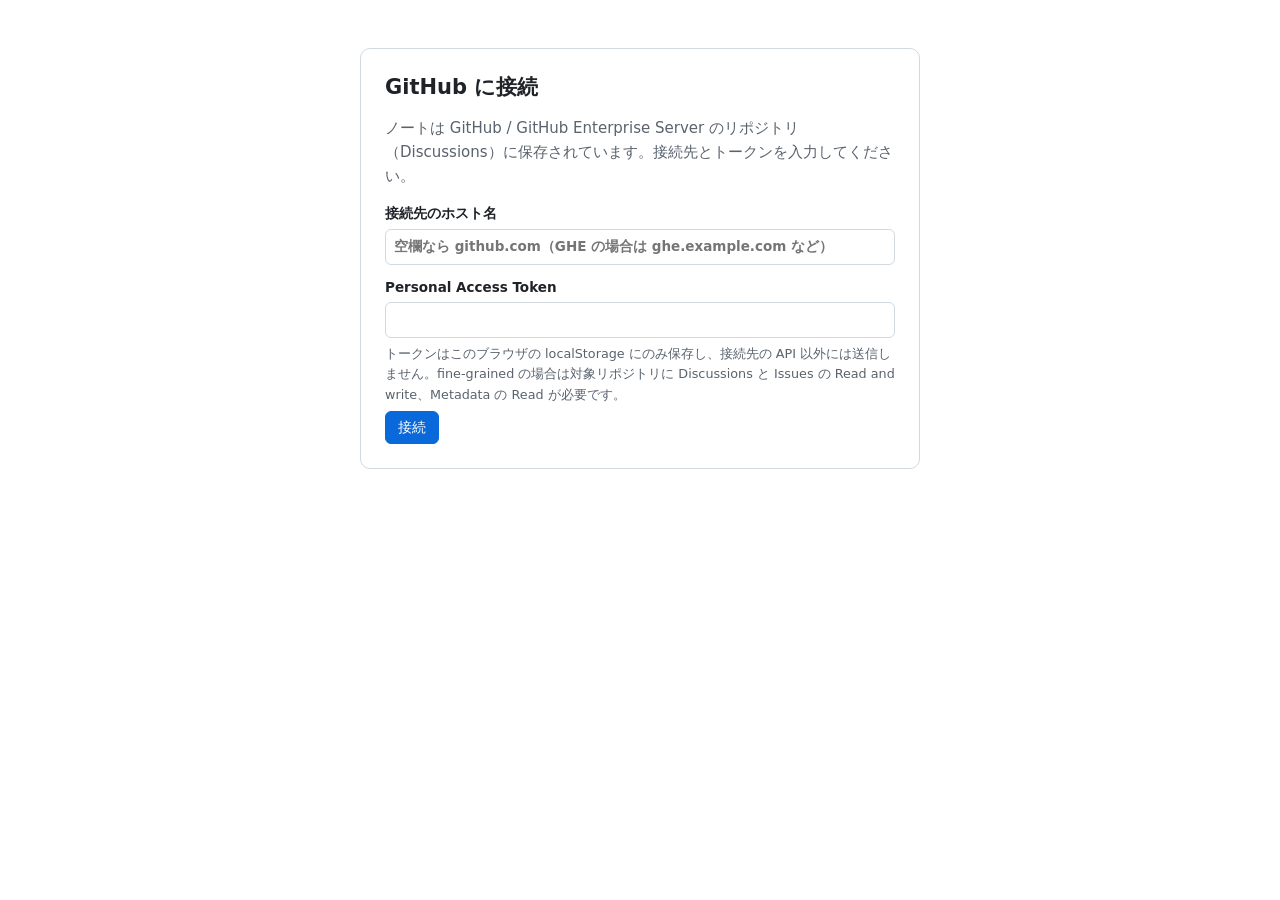
==== index.html @ afe0e736 "Publish build Co-Authored-By: Claude Opus 5.5 <noreply@anthropic.com>" ====
<!doctype html>
<html lang="ja">
  <head>
    <meta http-equiv="Content-Security-Policy" content="default-src 'self'; script-src 'self'; style-src 'self'; img-src 'self' data: https:; connect-src 'self' https:; font-src 'self'; object-src 'none'; base-uri 'none'; form-action 'none'; frame-src 'none'" />
    <meta charset="UTF-8" />
    <meta name="viewport" content="width=device-width, initial-scale=1.0" />
    <meta name="referrer" content="no-referrer" />
    <title>Idea Outliner</title>
    <script type="module" crossorigin src="./assets/main-B7Sr5v1-.js"></script>
    <link rel="modulepreload" crossorigin href="./assets/jsxRuntime-wFfjdey-.js">
    <link rel="stylesheet" crossorigin href="./assets/main-Cl3ARlap.css">
  </head>
  <body>
    <div id="app"></div>
  </body>
</html>
---- assets/main-Cl3ARlap.css ----
:root{--bg:#fff;--fg:#1f2328;--muted:#59636e;--border:#d1d9e0;--surface:#f6f8fa;--hover:#eff2f5;--accent:#0969da;--accent-fg:#fff;--open:#1a7f37;--closed:#8250df;--not-planned:#59636e;--unknown:#9a6700;--error:#cf222e;--indent:22px;--lightningcss-light:initial;--lightningcss-dark: ;color-scheme:light dark;font-family:system-ui,-apple-system,Segoe UI,Hiragino Sans,Noto Sans JP,sans-serif;font-size:15px;line-height:1.6}@media (prefers-color-scheme:dark){:root{--lightningcss-light: ;--lightningcss-dark:initial;--bg:#0d1117;--fg:#e6edf3;--muted:#9198a1;--border:#3d444d;--surface:#151b23;--hover:#1c232c;--accent:#4493f8;--accent-fg:#fff;--open:#3fb950;--closed:#ab7df8;--not-planned:#9198a1;--unknown:#d29922;--error:#f85149}}*{box-sizing:border-box}html,body{height:100%}body{background:var(--bg);color:var(--fg);margin:0}#app{height:100%}a{color:var(--accent);text-decoration:none}a:hover{text-decoration:underline}h1{margin:0 0 6px;font-size:1.4rem;line-height:1.35}h2{margin:20px 0 8px;font-size:1rem}.muted{color:var(--muted)}.help{color:var(--muted);margin:6px 0;font-size:.85rem}.error{color:var(--error);font-size:.9rem}.mono{font-family:ui-monospace,SFMono-Regular,Menlo,monospace;font-size:.9em}.small-text{font-size:.8rem}.pad{padding:12px 16px}.grow{flex:1;min-width:0}.row{flex-wrap:wrap;align-items:center;gap:8px;display:flex}.between{justify-content:space-between}label{margin:12px 0 4px;font-size:.9rem;font-weight:600;display:block}input[type=text],input[type=password],input[type=search],select{font:inherit;color:var(--fg);background:var(--bg);border:1px solid var(--border);border-radius:6px;padding:6px 8px;font-size:.9rem}label input{width:100%;margin-top:4px;font-weight:400;display:block}button,a.button{font:inherit;color:var(--fg);background:var(--surface);border:1px solid var(--border);cursor:pointer;white-space:nowrap;border-radius:6px;padding:5px 12px;font-size:.9rem;display:inline-block}a.button:hover{background:var(--hover);text-decoration:none}button:hover:not(:disabled){background:var(--hover)}button:disabled{opacity:.5;cursor:not-allowed}button.primary{background:var(--accent);color:var(--accent-fg);border-color:var(--accent)}button.small,a.button.small{padding:2px 10px;font-size:.8rem}.plain-list{margin:0;padding:0;list-style:none}.plain-list>li{padding:3px 0}.center-page{justify-content:center;align-items:flex-start;min-height:100%;padding:48px 16px;display:flex}.panel{border:1px solid var(--border);border-radius:10px;width:100%;max-width:560px;padding:24px}.app-shell{flex-direction:column;height:100%;display:flex}.topbar{border-bottom:1px solid var(--border);background:var(--surface);flex-wrap:wrap;align-items:center;gap:10px;padding:8px 16px;display:flex}.brand{color:var(--fg);font-weight:700}.workspace-name{text-overflow:ellipsis;white-space:nowrap;max-width:40vw;overflow:hidden}.workspace-body{flex:1;grid-template-columns:260px minmax(0,1fr);min-height:0;display:grid}.sidebar{border-right:1px solid var(--border);min-height:0;overflow-y:auto}.note-list{padding:8px 0 24px}.note-list .filter{width:calc(100% - 24px);margin:4px 12px 8px;display:block}.category{color:var(--muted);margin:14px 16px 4px;font-size:.75rem;font-weight:600}.note-link{color:var(--fg);justify-content:space-between;gap:8px;padding:4px 16px;display:flex}.note-link:hover{background:var(--hover);text-decoration:none}.note-link.active{background:var(--hover);box-shadow:inset 3px 0 0 var(--accent);font-weight:600}.note-title{text-overflow:ellipsis;white-space:nowrap;overflow:hidden}.note-date{color:var(--muted);flex-shrink:0;padding-top:2px;font-size:.75rem}.content{min-height:0;overflow-y:auto}.note-layout{grid-template-columns:minmax(0,1fr) 300px;min-height:100%;display:grid}.note-main{min-width:0;padding:20px 28px 64px}.note-side{border-left:1px solid var(--border);padding:4px 16px 24px;font-size:.9rem}.note-side h2{font-size:.85rem}.note-header{margin-bottom:16px}.note-meta{color:var(--muted);gap:14px;margin-bottom:8px;font-size:.8rem}.outline-row{padding-left:calc(var(--depth) * var(--indent))}.outline-line{border-radius:4px;align-items:flex-start;gap:6px;padding:2px 4px;display:flex}.outline-line:hover{background:var(--hover)}.toggle,.bullet{flex-shrink:0;width:18px;height:18px;margin-top:3px;position:relative}.bullet:before{content:"";background:var(--muted);border-radius:50%;width:6px;height:6px;position:absolute;top:6px;left:6px}.toggle{background:0 0;border:none;border-radius:4px;padding:0}.toggle:before{content:"";border-left:5px solid #0000;border-right:5px solid #0000;border-top:6px solid var(--fg);position:absolute;top:6px;left:5px}.toggle.is-collapsed:before{border-top:5px solid #0000;border-bottom:5px solid #0000;border-left:6px solid var(--fg);border-right:none;top:4px;left:7px}.toggle.is-collapsed:after{content:"";background:var(--border);opacity:.5;z-index:-1;border-radius:50%;position:absolute;inset:1px}.outline-line input[type=checkbox]{flex-shrink:0;margin:5px 2px 0 0}.outline-text{overflow-wrap:anywhere;min-width:0}.outline-row.done>.outline-line .outline-text{color:var(--muted);text-decoration:line-through;-webkit-text-decoration-color:var(--border);text-decoration-color:var(--border)}.outline-row.done>.outline-line .outline-text .chip{text-decoration:none}.outline-cont{color:var(--fg);margin:0 0 4px 28px;font-size:.95em}.memo{margin:12px 0}.markdown>:first-child{margin-top:0}.markdown>:last-child{margin-bottom:0}.markdown p{margin:6px 0}.markdown h1,.markdown h2,.markdown h3{margin:16px 0 6px}.markdown blockquote{border-left:3px solid var(--border);color:var(--muted);margin:6px 0;padding-left:12px}.markdown img{max-width:100%}code{background:var(--surface);border:1px solid var(--border);border-radius:4px;padding:0 4px;font-family:ui-monospace,SFMono-Regular,Menlo,monospace;font-size:.85em}pre{background:var(--surface);border:1px solid var(--border);border-radius:6px;padding:8px 12px;overflow-x:auto}pre code{background:0 0;border:none;padding:0}.chip{white-space:nowrap;vertical-align:1px;border:1px solid;border-radius:999px;align-items:center;gap:4px;padding:0 7px;font-family:ui-monospace,SFMono-Regular,Menlo,monospace;font-size:.8em;display:inline-flex}.chip:before{content:"";background:currentColor;border-radius:50%;width:7px;height:7px}.chip:hover{filter:brightness(1.1);text-decoration:none}.chip-open{color:var(--open)}.chip-closed,.chip-merged{color:var(--closed)}.chip-not_planned{color:var(--not-planned)}.chip-unknown{color:var(--unknown)}.chip-unknown:before{background:0 0;border:1px solid}.chip-loading{color:var(--muted)}.chip-loading:before{background:0 0;border:1px dashed}.issue-list li{border-bottom:1px solid var(--border);flex-direction:column;gap:2px;padding:6px 0;display:flex}.issue-list .chip{align-self:flex-start}.issue-title{overflow-wrap:anywhere;font-size:.85rem}.outline-text.editable,.outline-text.is-empty{cursor:text;flex:1;min-height:1.6em}.outline-text.is-empty{color:var(--muted)}.outline-input{min-width:0;font:inherit;color:var(--fg);resize:none;line-height:inherit;background:0 0;border:none;outline:none;flex:1;margin:0;padding:0;display:block;overflow:hidden}.outline-line:has(.outline-input){background:var(--hover);box-shadow:inset 0 0 0 1px var(--accent)}.line-actions{z-index:2;background:var(--bg);margin-bottom:4px;padding:4px 0;position:sticky;top:0}.line-actions[hidden]{display:none}button.danger{color:var(--error)}.add-line{margin-top:12px}.save-status{color:var(--muted);font-size:.8rem}.save-dirty{color:var(--unknown)}.save-error,.save-conflict{color:var(--error)}.new-note{width:calc(100% - 24px);margin:4px 12px 8px;display:block}.modal-backdrop>[role=dialog]:not(.modal){width:100%;max-width:560px}.modal-backdrop{z-index:10;background:#00000080;justify-content:center;align-items:flex-start;padding:48px 16px;display:flex;position:fixed;inset:0;overflow-y:auto}.modal{background:var(--bg);border:1px solid var(--border);border-radius:10px;width:100%;max-width:560px;padding:20px 24px}.modal h2{margin-top:0;font-size:1.1rem}select.block{width:100%;margin-top:4px;font-weight:400;display:block}.conflict{border:1px solid var(--border);border-radius:6px;min-width:0;margin:12px 0;padding:8px 12px}.conflict legend{color:var(--muted);overflow-wrap:anywhere;padding:0 4px;font-size:.85rem}.choice{cursor:pointer;align-items:flex-start;gap:8px;margin:6px 0;font-weight:400;display:flex}.choice input{flex-shrink:0;margin-top:5px}.choice-label{color:var(--muted);font-size:.8rem;display:block}.choice-text{overflow-wrap:anywhere;display:block}.row-actions{flex-shrink:0;gap:4px;margin-left:auto;display:flex}.promote,.comment-button{visibility:hidden}.comment-button.has-comments{visibility:visible;color:var(--accent)}.outline-line:hover .promote,.outline-line:hover .comment-button,.promote:focus-visible,.comment-button:focus-visible{visibility:visible}@media (hover:none){.promote,.comment-button{visibility:visible}}.notice{background:var(--surface);border:1px solid var(--border);border-radius:6px;flex-wrap:nowrap;margin:8px 0;padding:6px 10px;font-size:.85rem}.labels{border:1px solid var(--border);border-radius:6px;min-width:0;max-height:160px;margin:12px 0;padding:4px 12px 8px;overflow-y:auto}.labels legend{padding:0 4px;font-size:.85rem;font-weight:600}.label-choice{align-items:center;gap:4px;margin:2px 12px 2px 0;font-weight:400;display:inline-flex}.preview-label{margin:12px 0 4px;font-size:.9rem;font-weight:600}.body-preview{white-space:pre-wrap;overflow-wrap:anywhere;max-height:160px;margin:0 0 12px;font-size:.8rem;overflow:auto}.outline-row.selected>.outline-line{box-shadow:inset 3px 0 0 var(--accent);background:var(--hover)}.line-quote{border-left:3px solid var(--border);color:var(--muted);overflow-wrap:anywhere;margin:4px 0 10px;padding-left:10px}.group-heading{color:var(--muted);margin:14px 0 4px;font-size:.8rem}.thread-link{text-align:left;white-space:normal;background:0 0;border:none;justify-content:space-between;gap:8px;width:100%;padding:4px 6px;display:flex}.thread-title{overflow-wrap:anywhere;min-width:0}.thread-count{color:var(--accent);flex-shrink:0}.comment-list>li{border-bottom:1px solid var(--border);padding:8px 0}.comment-meta{color:var(--muted);justify-content:space-between;gap:8px;margin-bottom:2px;font-size:.75rem;display:flex}.comment-author{color:var(--fg);overflow-wrap:anywhere;font-weight:600}.comment .markdown{overflow-wrap:anywhere;font-size:.9rem}.reply-list{border-left:2px solid var(--border);margin:6px 0 0 10px;padding-left:10px}.comment-form{margin-top:10px}.comment-form textarea{width:100%;font:inherit;color:var(--fg);background:var(--bg);border:1px solid var(--border);resize:vertical;border-radius:6px;padding:6px 8px;font-size:.9rem;display:block}@media (width<=1000px){.note-layout{grid-template-columns:minmax(0,1fr)}.note-side{border-left:none;border-top:1px solid var(--border);padding:4px 28px 24px}}@media (width<=700px){:root{--indent:16px}.workspace-body{grid-template-rows:auto minmax(0,1fr);grid-template-columns:minmax(0,1fr)}.sidebar{border-right:none;border-bottom:1px solid var(--border);max-height:32vh}.note-main{padding:16px 16px 48px}.note-side{padding:4px 16px 24px}.workspace-name{max-width:50vw}}
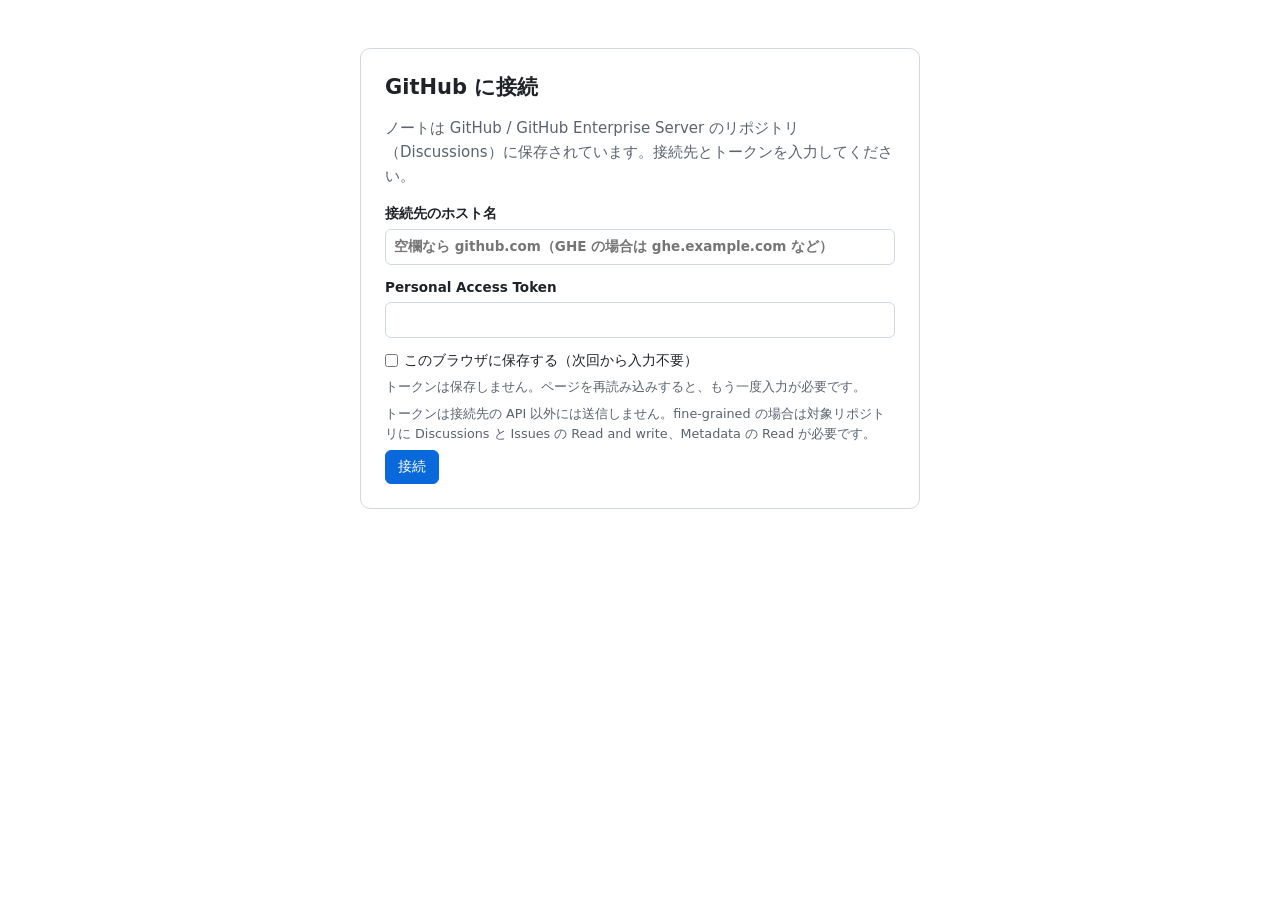
==== commit 7e9f972a: "Publish build: do not persist tokens by default Co-Authored-By: Claude Opus 5.5 <noreply@anthropic.c" ====
--- a/index.html
+++ b/index.html
@@ -6,9 +6,9 @@
     <meta name="viewport" content="width=device-width, initial-scale=1.0" />
     <meta name="referrer" content="no-referrer" />
     <title>Idea Outliner</title>
-    <script type="module" crossorigin src="./assets/main-B7Sr5v1-.js"></script>
-    <link rel="modulepreload" crossorigin href="./assets/jsxRuntime-wFfjdey-.js">
-    <link rel="stylesheet" crossorigin href="./assets/main-Cl3ARlap.css">
+    <script type="module" crossorigin src="./assets/main-gcBbxvAp.js"></script>
+    <link rel="modulepreload" crossorigin href="./assets/jsxRuntime-C2xRti-X.js">
+    <link rel="stylesheet" crossorigin href="./assets/main-95ApyPac.css">
   </head>
   <body>
     <div id="app"></div>
--- a/assets/main-95ApyPac.css
+++ b/assets/main-95ApyPac.css
@@ -0,0 +1 @@
+:root{--bg:#fff;--fg:#1f2328;--muted:#59636e;--border:#d1d9e0;--surface:#f6f8fa;--hover:#eff2f5;--accent:#0969da;--accent-fg:#fff;--open:#1a7f37;--closed:#8250df;--not-planned:#59636e;--unknown:#9a6700;--error:#cf222e;--indent:22px;--lightningcss-light:initial;--lightningcss-dark: ;color-scheme:light dark;font-family:system-ui,-apple-system,Segoe UI,Hiragino Sans,Noto Sans JP,sans-serif;font-size:15px;line-height:1.6}@media (prefers-color-scheme:dark){:root{--lightningcss-light: ;--lightningcss-dark:initial;--bg:#0d1117;--fg:#e6edf3;--muted:#9198a1;--border:#3d444d;--surface:#151b23;--hover:#1c232c;--accent:#4493f8;--accent-fg:#fff;--open:#3fb950;--closed:#ab7df8;--not-planned:#9198a1;--unknown:#d29922;--error:#f85149}}*{box-sizing:border-box}html,body{height:100%}body{background:var(--bg);color:var(--fg);margin:0}#app{height:100%}a{color:var(--accent);text-decoration:none}a:hover{text-decoration:underline}h1{margin:0 0 6px;font-size:1.4rem;line-height:1.35}h2{margin:20px 0 8px;font-size:1rem}.muted{color:var(--muted)}.help{color:var(--muted);margin:6px 0;font-size:.85rem}.error{color:var(--error);font-size:.9rem}.mono{font-family:ui-monospace,SFMono-Regular,Menlo,monospace;font-size:.9em}.small-text{font-size:.8rem}.pad{padding:12px 16px}.grow{flex:1;min-width:0}.row{flex-wrap:wrap;align-items:center;gap:8px;display:flex}.between{justify-content:space-between}label{margin:12px 0 4px;font-size:.9rem;font-weight:600;display:block}input[type=text],input[type=password],input[type=search],select{font:inherit;color:var(--fg);background:var(--bg);border:1px solid var(--border);border-radius:6px;padding:6px 8px;font-size:.9rem}label input{width:100%;margin-top:4px;font-weight:400;display:block}button,a.button{font:inherit;color:var(--fg);background:var(--surface);border:1px solid var(--border);cursor:pointer;white-space:nowrap;border-radius:6px;padding:5px 12px;font-size:.9rem;display:inline-block}a.button:hover{background:var(--hover);text-decoration:none}button:hover:not(:disabled){background:var(--hover)}button:disabled{opacity:.5;cursor:not-allowed}button.primary{background:var(--accent);color:var(--accent-fg);border-color:var(--accent)}button.small,a.button.small{padding:2px 10px;font-size:.8rem}.plain-list{margin:0;padding:0;list-style:none}.plain-list>li{padding:3px 0}.center-page{justify-content:center;align-items:flex-start;min-height:100%;padding:48px 16px;display:flex}.panel{border:1px solid var(--border);border-radius:10px;width:100%;max-width:560px;padding:24px}.app-shell{flex-direction:column;height:100%;display:flex}.topbar{border-bottom:1px solid var(--border);background:var(--surface);flex-wrap:wrap;align-items:center;gap:10px;padding:8px 16px;display:flex}.brand{color:var(--fg);font-weight:700}.workspace-name{text-overflow:ellipsis;white-space:nowrap;max-width:40vw;overflow:hidden}.workspace-body{flex:1;grid-template-columns:260px minmax(0,1fr);min-height:0;display:grid}.sidebar{border-right:1px solid var(--border);min-height:0;overflow-y:auto}.note-list{padding:8px 0 24px}.note-list .filter{width:calc(100% - 24px);margin:4px 12px 8px;display:block}.category{color:var(--muted);margin:14px 16px 4px;font-size:.75rem;font-weight:600}.note-link{color:var(--fg);justify-content:space-between;gap:8px;padding:4px 16px;display:flex}.note-link:hover{background:var(--hover);text-decoration:none}.note-link.active{background:var(--hover);box-shadow:inset 3px 0 0 var(--accent);font-weight:600}.note-title{text-overflow:ellipsis;white-space:nowrap;overflow:hidden}.note-date{color:var(--muted);flex-shrink:0;padding-top:2px;font-size:.75rem}.content{min-height:0;overflow-y:auto}.note-layout{grid-template-columns:minmax(0,1fr) 300px;min-height:100%;display:grid}.note-main{min-width:0;padding:20px 28px 64px}.note-side{border-left:1px solid var(--border);padding:4px 16px 24px;font-size:.9rem}.note-side h2{font-size:.85rem}.note-header{margin-bottom:16px}.note-meta{color:var(--muted);gap:14px;margin-bottom:8px;font-size:.8rem}.outline-row{padding-left:calc(var(--depth) * var(--indent))}.outline-line{border-radius:4px;align-items:flex-start;gap:6px;padding:2px 4px;display:flex}.outline-line:hover{background:var(--hover)}.toggle,.bullet{flex-shrink:0;width:18px;height:18px;margin-top:3px;position:relative}.bullet:before{content:"";background:var(--muted);border-radius:50%;width:6px;height:6px;position:absolute;top:6px;left:6px}.toggle{background:0 0;border:none;border-radius:4px;padding:0}.toggle:before{content:"";border-left:5px solid #0000;border-right:5px solid #0000;border-top:6px solid var(--fg);position:absolute;top:6px;left:5px}.toggle.is-collapsed:before{border-top:5px solid #0000;border-bottom:5px solid #0000;border-left:6px solid var(--fg);border-right:none;top:4px;left:7px}.toggle.is-collapsed:after{content:"";background:var(--border);opacity:.5;z-index:-1;border-radius:50%;position:absolute;inset:1px}.outline-line input[type=checkbox]{flex-shrink:0;margin:5px 2px 0 0}.outline-text{overflow-wrap:anywhere;min-width:0}.outline-row.done>.outline-line .outline-text{color:var(--muted);text-decoration:line-through;-webkit-text-decoration-color:var(--border);text-decoration-color:var(--border)}.outline-row.done>.outline-line .outline-text .chip{text-decoration:none}.outline-cont{color:var(--fg);margin:0 0 4px 28px;font-size:.95em}.memo{margin:12px 0}.markdown>:first-child{margin-top:0}.markdown>:last-child{margin-bottom:0}.markdown p{margin:6px 0}.markdown h1,.markdown h2,.markdown h3{margin:16px 0 6px}.markdown blockquote{border-left:3px solid var(--border);color:var(--muted);margin:6px 0;padding-left:12px}.markdown img{max-width:100%}code{background:var(--surface);border:1px solid var(--border);border-radius:4px;padding:0 4px;font-family:ui-monospace,SFMono-Regular,Menlo,monospace;font-size:.85em}pre{background:var(--surface);border:1px solid var(--border);border-radius:6px;padding:8px 12px;overflow-x:auto}pre code{background:0 0;border:none;padding:0}.chip{white-space:nowrap;vertical-align:1px;border:1px solid;border-radius:999px;align-items:center;gap:4px;padding:0 7px;font-family:ui-monospace,SFMono-Regular,Menlo,monospace;font-size:.8em;display:inline-flex}.chip:before{content:"";background:currentColor;border-radius:50%;width:7px;height:7px}.chip:hover{filter:brightness(1.1);text-decoration:none}.chip-open{color:var(--open)}.chip-closed,.chip-merged{color:var(--closed)}.chip-not_planned{color:var(--not-planned)}.chip-unknown{color:var(--unknown)}.chip-unknown:before{background:0 0;border:1px solid}.chip-loading{color:var(--muted)}.chip-loading:before{background:0 0;border:1px dashed}.issue-list li{border-bottom:1px solid var(--border);flex-direction:column;gap:2px;padding:6px 0;display:flex}.issue-list .chip{align-self:flex-start}.issue-title{overflow-wrap:anywhere;font-size:.85rem}.outline-text.editable,.outline-text.is-empty{cursor:text;flex:1;min-height:1.6em}.outline-text.is-empty{color:var(--muted)}.outline-input{min-width:0;font:inherit;color:var(--fg);resize:none;line-height:inherit;background:0 0;border:none;outline:none;flex:1;margin:0;padding:0;display:block;overflow:hidden}.outline-line:has(.outline-input){background:var(--hover);box-shadow:inset 0 0 0 1px var(--accent)}.line-actions{z-index:2;background:var(--bg);margin-bottom:4px;padding:4px 0;position:sticky;top:0}.line-actions[hidden]{display:none}button.danger{color:var(--error)}.add-line{margin-top:12px}.save-status{color:var(--muted);font-size:.8rem}.save-dirty{color:var(--unknown)}.save-error,.save-conflict{color:var(--error)}.new-note{width:calc(100% - 24px);margin:4px 12px 8px;display:block}.modal-backdrop>[role=dialog]:not(.modal){width:100%;max-width:560px}.modal-backdrop{z-index:10;background:#00000080;justify-content:center;align-items:flex-start;padding:48px 16px;display:flex;position:fixed;inset:0;overflow-y:auto}.modal{background:var(--bg);border:1px solid var(--border);border-radius:10px;width:100%;max-width:560px;padding:20px 24px}.modal h2{margin-top:0;font-size:1.1rem}select.block{width:100%;margin-top:4px;font-weight:400;display:block}.conflict{border:1px solid var(--border);border-radius:6px;min-width:0;margin:12px 0;padding:8px 12px}.conflict legend{color:var(--muted);overflow-wrap:anywhere;padding:0 4px;font-size:.85rem}.choice{cursor:pointer;align-items:flex-start;gap:8px;margin:6px 0;font-weight:400;display:flex}.choice input{flex-shrink:0;margin-top:5px}.choice-label{color:var(--muted);font-size:.8rem;display:block}.choice-text{overflow-wrap:anywhere;display:block}.row-actions{flex-shrink:0;gap:4px;margin-left:auto;display:flex}.promote,.comment-button{visibility:hidden}.comment-button.has-comments{visibility:visible;color:var(--accent)}.outline-line:hover .promote,.outline-line:hover .comment-button,.promote:focus-visible,.comment-button:focus-visible{visibility:visible}@media (hover:none){.promote,.comment-button{visibility:visible}}.notice{background:var(--surface);border:1px solid var(--border);border-radius:6px;flex-wrap:nowrap;margin:8px 0;padding:6px 10px;font-size:.85rem}.labels{border:1px solid var(--border);border-radius:6px;min-width:0;max-height:160px;margin:12px 0;padding:4px 12px 8px;overflow-y:auto}.labels legend{padding:0 4px;font-size:.85rem;font-weight:600}.label-choice{align-items:center;gap:4px;margin:2px 12px 2px 0;font-weight:400;display:inline-flex}.preview-label{margin:12px 0 4px;font-size:.9rem;font-weight:600}.body-preview{white-space:pre-wrap;overflow-wrap:anywhere;max-height:160px;margin:0 0 12px;font-size:.8rem;overflow:auto}.outline-row.selected>.outline-line{box-shadow:inset 3px 0 0 var(--accent);background:var(--hover)}.line-quote{border-left:3px solid var(--border);color:var(--muted);overflow-wrap:anywhere;margin:4px 0 10px;padding-left:10px}.group-heading{color:var(--muted);margin:14px 0 4px;font-size:.8rem}.thread-link{text-align:left;white-space:normal;background:0 0;border:none;justify-content:space-between;gap:8px;width:100%;padding:4px 6px;display:flex}.thread-title{overflow-wrap:anywhere;min-width:0}.thread-count{color:var(--accent);flex-shrink:0}.comment-list>li{border-bottom:1px solid var(--border);padding:8px 0}.comment-meta{color:var(--muted);justify-content:space-between;gap:8px;margin-bottom:2px;font-size:.75rem;display:flex}.comment-author{color:var(--fg);overflow-wrap:anywhere;font-weight:600}.comment .markdown{overflow-wrap:anywhere;font-size:.9rem}.reply-list{border-left:2px solid var(--border);margin:6px 0 0 10px;padding-left:10px}.comment-form{margin-top:10px}.comment-form textarea{width:100%;font:inherit;color:var(--fg);background:var(--bg);border:1px solid var(--border);resize:vertical;border-radius:6px;padding:6px 8px;font-size:.9rem;display:block}.check-row{align-items:center;gap:6px;font-weight:400;display:flex}.check-row input{width:auto;margin:0;display:inline}@media (width<=1000px){.note-layout{grid-template-columns:minmax(0,1fr)}.note-side{border-left:none;border-top:1px solid var(--border);padding:4px 28px 24px}}@media (width<=700px){:root{--indent:16px}.workspace-body{grid-template-rows:auto minmax(0,1fr);grid-template-columns:minmax(0,1fr)}.sidebar{border-right:none;border-bottom:1px solid var(--border);max-height:32vh}.note-main{padding:16px 16px 48px}.note-side{padding:4px 16px 24px}.workspace-name{max-width:50vw}}
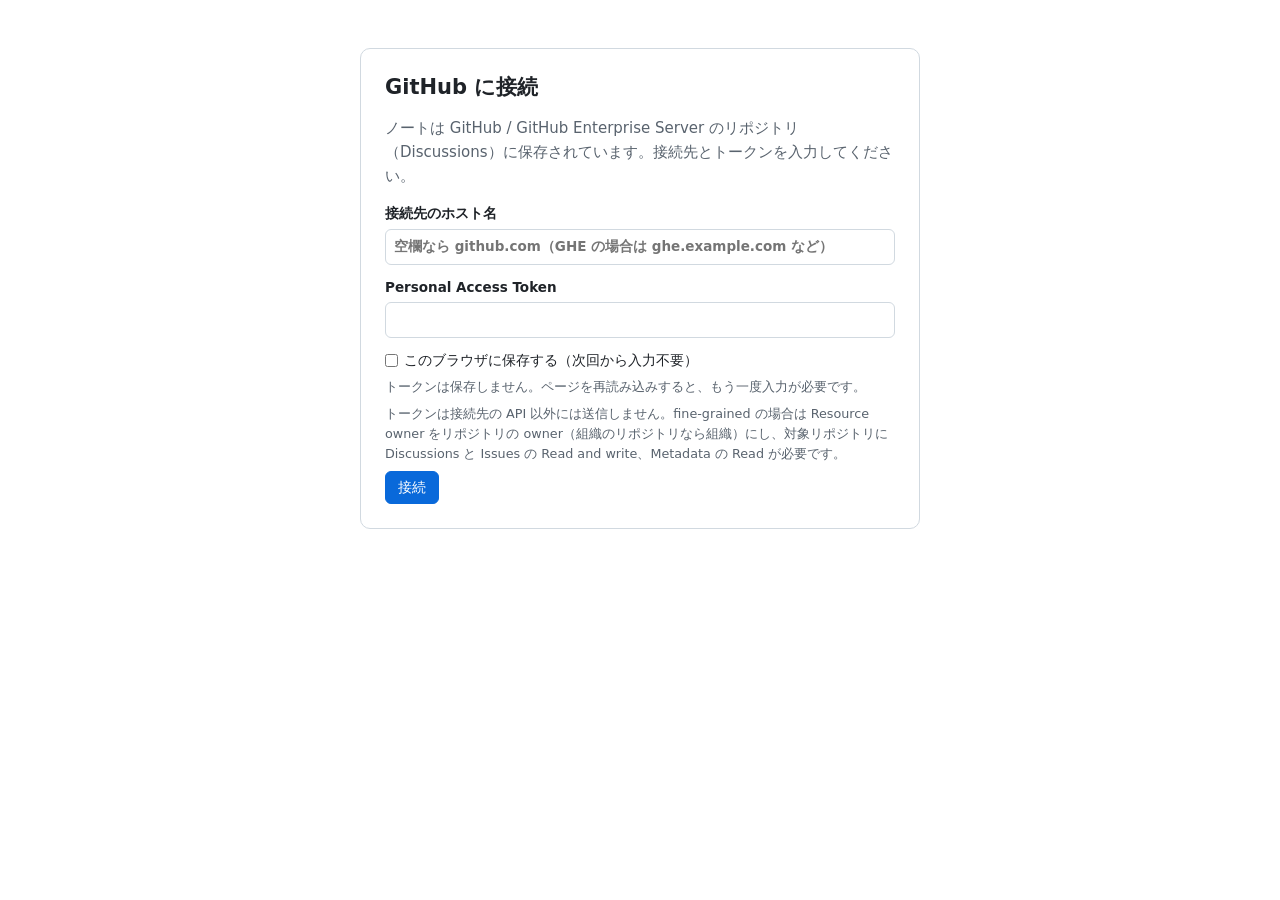
==== commit 9ecde2e6: "Publish build: explain token limits when a repository is not found Co-Authored-By: Claude Opus 5.5 <" ====
--- a/index.html
+++ b/index.html
@@ -6,8 +6,8 @@
     <meta name="viewport" content="width=device-width, initial-scale=1.0" />
     <meta name="referrer" content="no-referrer" />
     <title>Idea Outliner</title>
-    <script type="module" crossorigin src="./assets/main-gcBbxvAp.js"></script>
-    <link rel="modulepreload" crossorigin href="./assets/jsxRuntime-C2xRti-X.js">
+    <script type="module" crossorigin src="./assets/main-D5jI8cgG.js"></script>
+    <link rel="modulepreload" crossorigin href="./assets/jsxRuntime-0iJ8yBYw.js">
     <link rel="stylesheet" crossorigin href="./assets/main-95ApyPac.css">
   </head>
   <body>
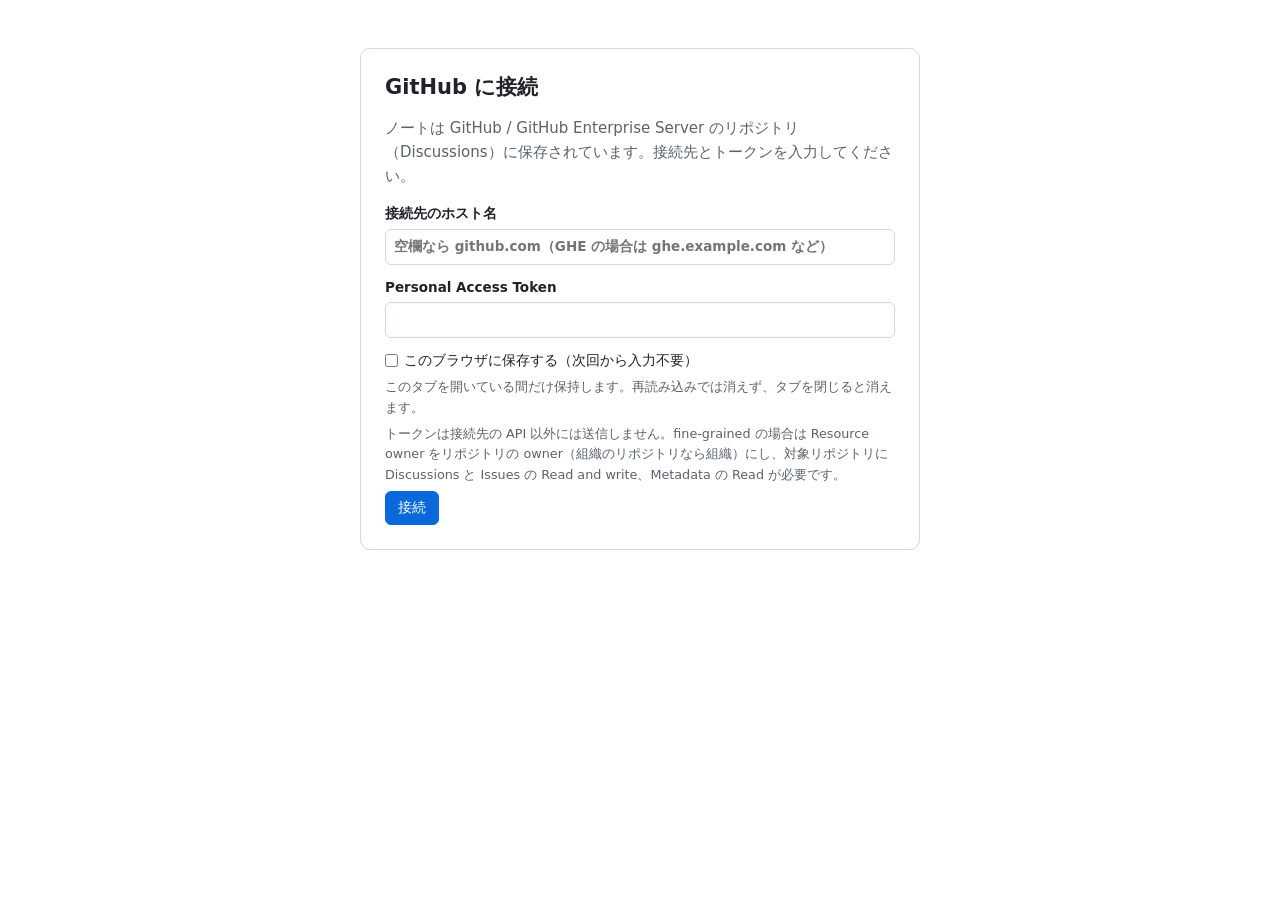
==== commit 535dd9aa: "Publish build: keep tokens for the tab and support password managers Co-Authored-By: Claude Opus 5.5" ====
--- a/index.html
+++ b/index.html
@@ -6,8 +6,8 @@
     <meta name="viewport" content="width=device-width, initial-scale=1.0" />
     <meta name="referrer" content="no-referrer" />
     <title>Idea Outliner</title>
-    <script type="module" crossorigin src="./assets/main-D5jI8cgG.js"></script>
-    <link rel="modulepreload" crossorigin href="./assets/jsxRuntime-0iJ8yBYw.js">
+    <script type="module" crossorigin src="./assets/main-Dv0P7R83.js"></script>
+    <link rel="modulepreload" crossorigin href="./assets/jsxRuntime-Bh5xxLey.js">
     <link rel="stylesheet" crossorigin href="./assets/main-95ApyPac.css">
   </head>
   <body>
